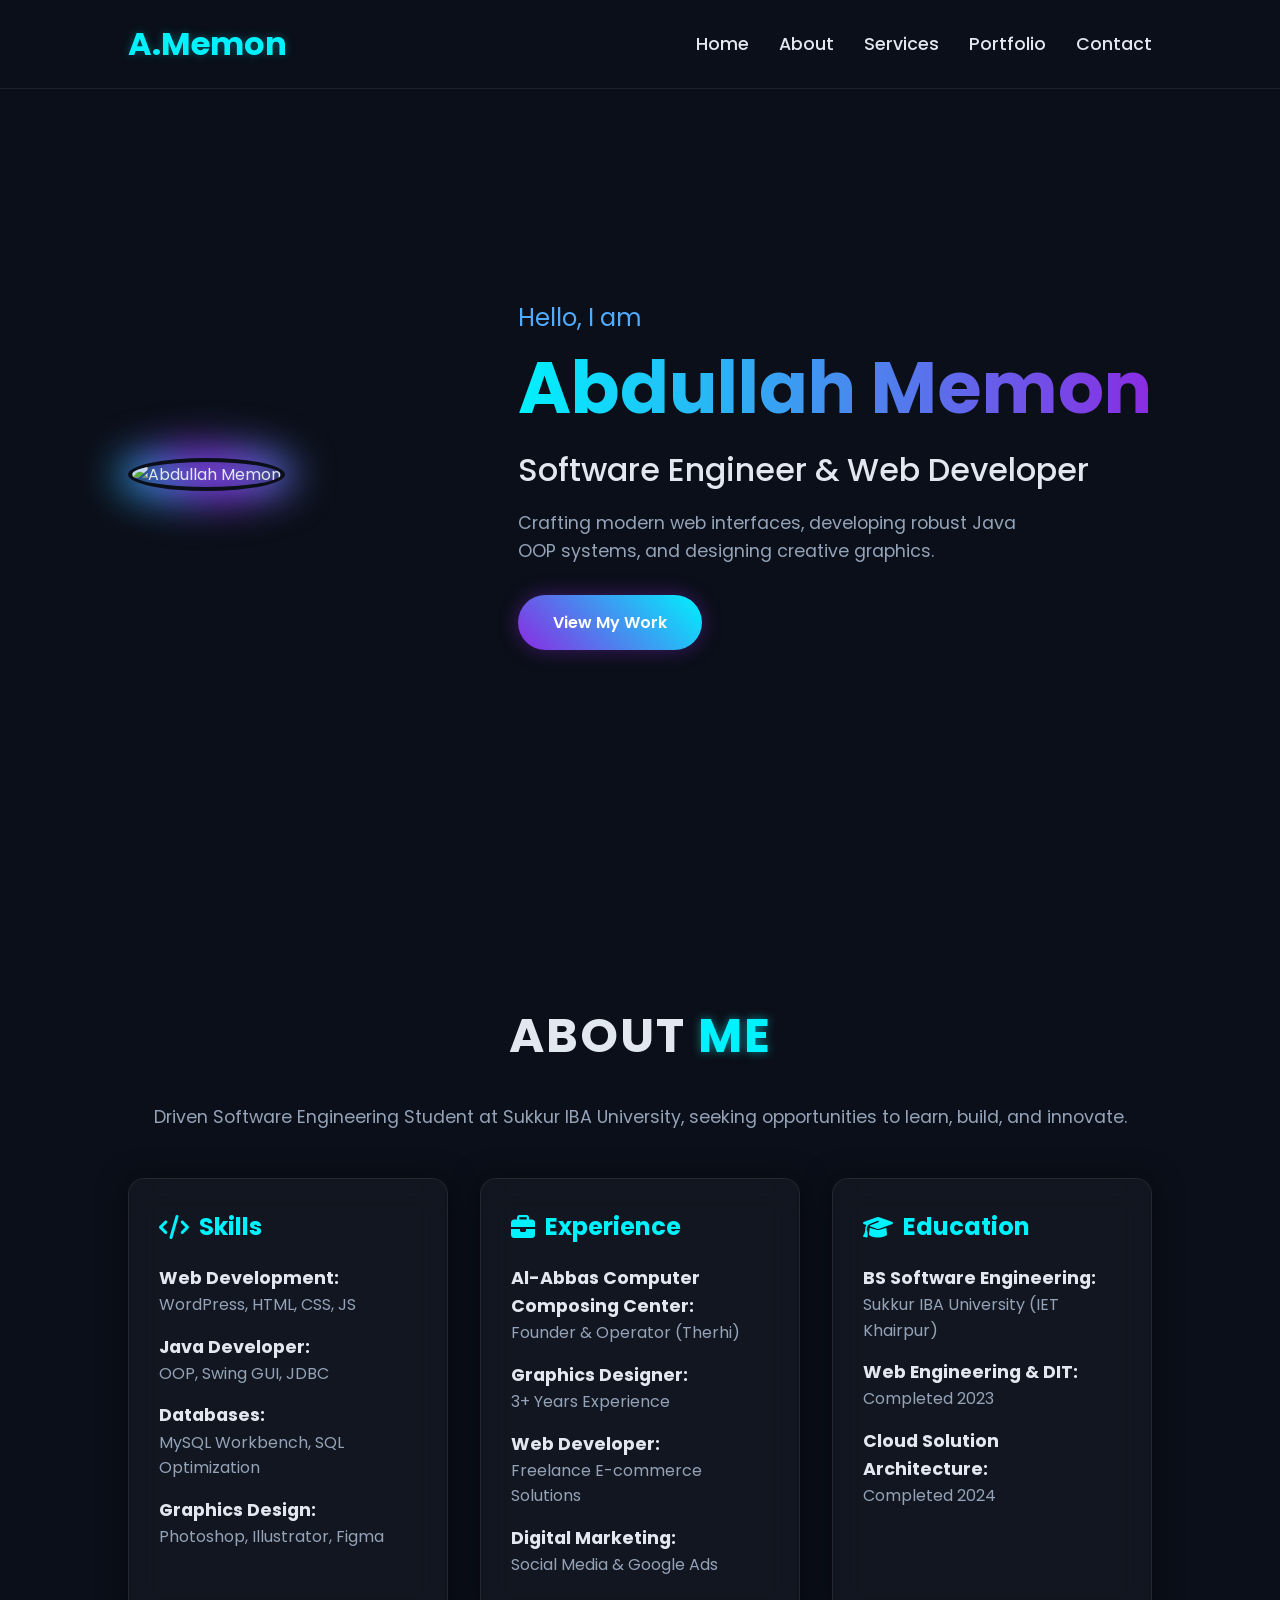
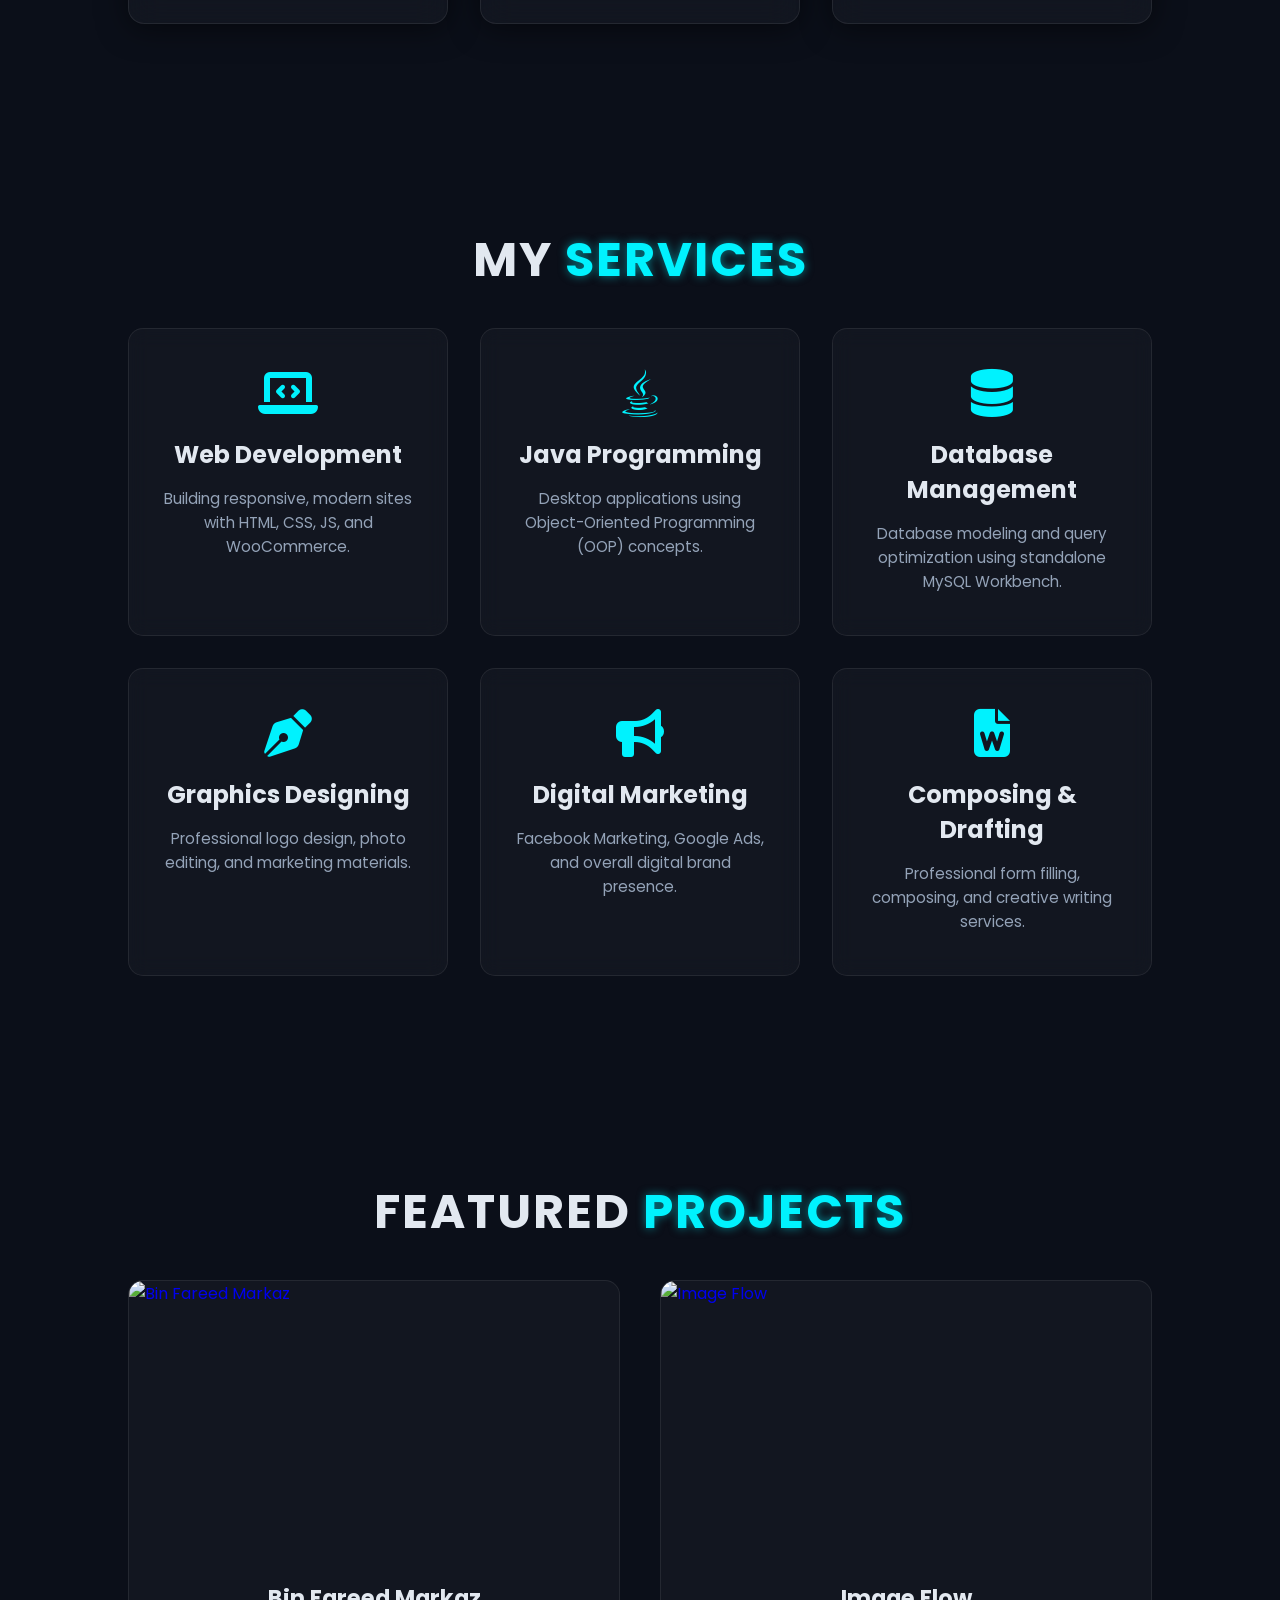
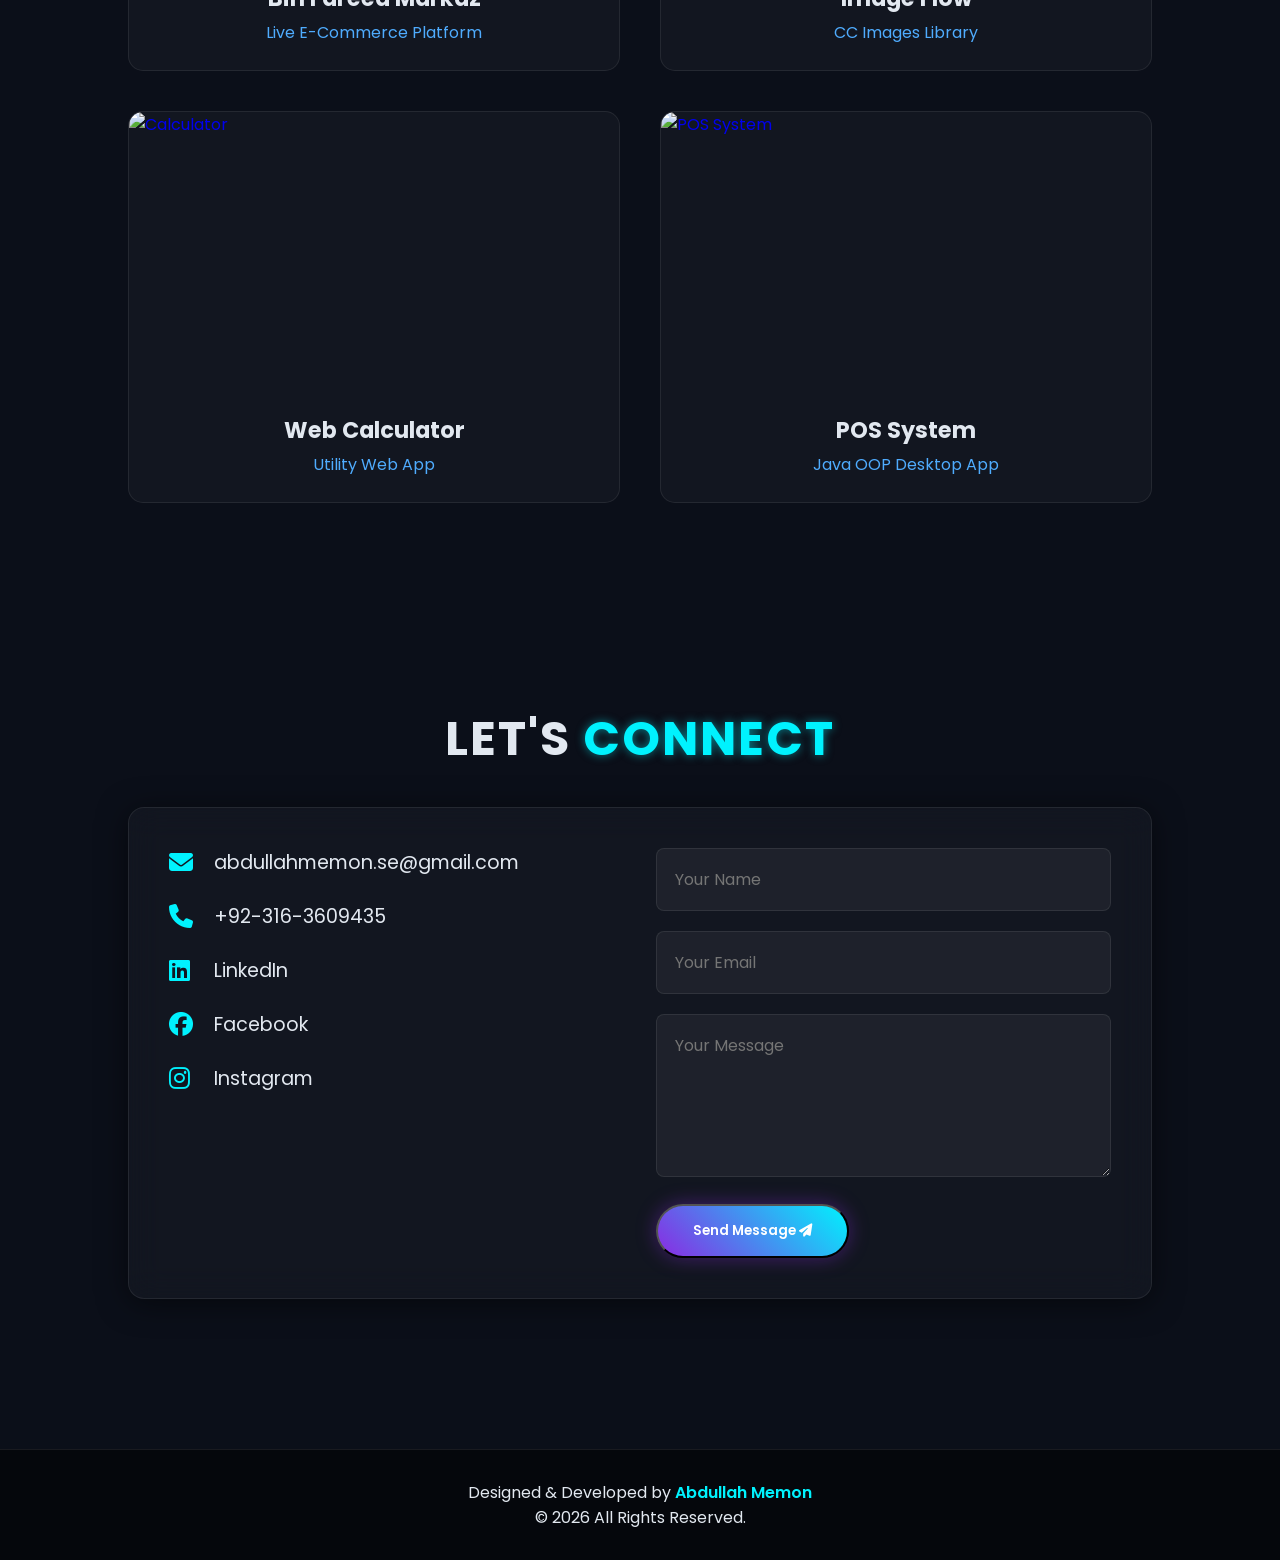
==== index.html @ 24e0c06f "Add files via upload" ====
<!DOCTYPE html>
<html lang="en">

<head>
    <meta charset="UTF-8">
    <meta name="viewport" content="width=device-width, initial-scale=1.0">
    <title>Abdullah Memon | Software Engineer</title>
    <link rel="stylesheet" href="style.css">
    <link rel="stylesheet" href="https://cdnjs.cloudflare.com/ajax/libs/font-awesome/6.7.2/css/all.min.css" />
</head>

<body>

    <nav class="navbar">
        <div class="logo">A.Memon</div>
        <ul id="sideMenu">
            <li><a href="#index" class="navItems">Home</a></li>
            <li><a href="#about" class="navItems">About</a></li>
            <li><a href="#services" class="navItems">Services</a></li>
            <li><a href="#portfolio" class="navItems">Portfolio</a></li>
            <li><a href="#contact" class="navItems">Contact</a></li>
            <i class="fa-solid fa-circle-xmark menuIcon" onclick="closeMenu()"></i>    
        </ul>
        <i class="fa-solid fa-bars menuIcon-open" onclick="openMenu()"></i>
    </nav>

    <section id="index" class="hero fade-in">
        <div class="hero-content">
            <div class="mainLeft">
                <div class="image-glow-wrapper">
                    <img src="images/myImg.jpg" alt="Abdullah Memon">
                </div>
            </div>
            <div class="mainRight">
                <p class="greeting">Hello, I am</p>
                <h1 class="name-gradient">Abdullah Memon</h1>
                <h2 class="typing-text">Software Engineer & Web Developer</h2>
                <p class="hero-desc">Crafting modern web interfaces, developing robust Java OOP systems, and designing creative graphics.</p>
                <a href="#portfolio" class="btn-primary">View My Work</a>
            </div>
        </div>
    </section>

    <section id="about" class="hidden">
        <h1 class="heading">About <span>Me</span></h1>
        <p class="subtitle">Driven Software Engineering Student at Sukkur IBA University, seeking opportunities to learn, build, and innovate.</p>

        <div class="aboutContainer">
            <div class="glass-card">
                <h2><i class="fa-solid fa-code"></i> Skills</h2>
                <ul>
                    <li><strong>Web Development:</strong> WordPress, HTML, CSS, JS</li>
                    <li><strong>Java Developer:</strong> OOP, Swing GUI, JDBC</li>
                    <li><strong>Databases:</strong> MySQL Workbench, SQL Optimization</li>
                    <li><strong>Graphics Design:</strong> Photoshop, Illustrator, Figma</li>
                </ul>
            </div>

            <div class="glass-card">
                <h2><i class="fa-solid fa-briefcase"></i> Experience</h2>
                <ul>
                    <li><strong>Al-Abbas Computer Composing Center:</strong> Founder & Operator (Therhi)</li>
                    <li><strong>Graphics Designer:</strong> 3+ Years Experience</li>
                    <li><strong>Web Developer:</strong> Freelance E-commerce Solutions</li>
                    <li><strong>Digital Marketing:</strong> Social Media & Google Ads</li>
                </ul>
            </div>

            <div class="glass-card">
                <h2><i class="fa-solid fa-graduation-cap"></i> Education</h2>
                <ul>
                    <li><strong>BS Software Engineering:</strong> Sukkur IBA University (IET Khairpur)</li>
                    <li><strong>Web Engineering & DIT:</strong> Completed 2023</li>
                    <li><strong>Cloud Solution Architecture:</strong> Completed 2024</li>
                </ul>
            </div>
        </div>
    </section>

    <section id="services" class="hidden">
        <h1 class="heading">My <span>Services</span></h1>
        <div class="servicesList">
            <div class="service-card">
                <i class="fa-solid fa-laptop-code"></i>
                <h2>Web Development</h2>
                <p>Building responsive, modern sites with HTML, CSS, JS, and WooCommerce.</p>
            </div>
            <div class="service-card">
                <i class="fa-brands fa-java"></i>
                <h2>Java Programming</h2>
                <p>Desktop applications using Object-Oriented Programming (OOP) concepts.</p>
            </div>
            <div class="service-card">
                <i class="fa-solid fa-database"></i>
                <h2>Database Management</h2>
                <p>Database modeling and query optimization using standalone MySQL Workbench.</p>
            </div>
            <div class="service-card">
                <i class="fa-solid fa-pen-nib"></i>
                <h2>Graphics Designing</h2>
                <p>Professional logo design, photo editing, and marketing materials.</p>
            </div>
            <div class="service-card">
                <i class="fa-solid fa-bullhorn"></i>
                <h2>Digital Marketing</h2>
                <p>Facebook Marketing, Google Ads, and overall digital brand presence.</p>
            </div>
            <div class="service-card">
                <i class="fa-solid fa-file-word"></i>
                <h2>Composing & Drafting</h2>
                <p>Professional form filling, composing, and creative writing services.</p>
            </div>
        </div>
    </section>

    <section id="portfolio" class="hidden">
        <h1 class="heading">Featured <span>Projects</span></h1>

        <div class="projectsContainer">
            <a href="binfareed.html" target="_blank" class="work-card">
                <div class="image-wrapper">
                    <img src="images/projects/1 (1).png" class="default-img" alt="Bin Fareed Markaz">
                    <img src="images/projects/1 (2).png" class="hover-img" alt="Bin Fareed Hover">
                </div>
                <div class="project-info">
                    <h3>Bin Fareed Markaz</h3>
                    <p>Live E-Commerce Platform</p>
                </div>
            </a>

            <a href="imageflow.html" target="_blank" class="work-card">
                <div class="image-wrapper">
                    <img src="images/projects/1 (5).png" class="default-img" alt="Image Flow">
                    <img src="images/projects/1 (5).png" class="hover-img" alt="Image Flow"> 
                </div>
                <div class="project-info">
                    <h3>Image Flow</h3>
                    <p>CC Images Library</p>
                </div>
            </a>

            <a href="calculator.html" target="_blank" class="work-card">
                <div class="image-wrapper">
                    <img src="images/projects/1 (6).png" class="default-img" alt="Calculator">
                    <img src="images/projects/1 (6).png" class="hover-img" alt="Calculator">
                </div>
                <div class="project-info">
                    <h3>Web Calculator</h3>
                    <p>Utility Web App</p>
                </div>
            </a>

            <a href="pos-system.html" target="_blank" class="work-card">
                <div class="image-wrapper">
                    <img src="images/projects/1 (7).png" class="default-img" alt="POS System">
                    <img src="images/projects/1 (8).png" class="hover-img" alt="POS System Hover">
                </div>
                <div class="project-info">
                    <h3>POS System</h3>
                    <p>Java OOP Desktop App</p>
                </div>
            </a>
        </div>
    </section>

    <section id="contact" class="hidden">
        <h1 class="heading">Let's <span>Connect</span></h1>

        <div class="contactContainer glass-card">
            <div class="contactLeft">
                <div class="social-links">
                    <a href="https://mail.google.com/mail/?view=cm&fs=1&to=abdullahmemon.se@gmail.com" target="_blank"><i class="fa-solid fa-envelope"></i> abdullahmemon.se@gmail.com</a>
                    <a href="#"><i class="fa-solid fa-phone"></i> +92-316-3609435</a>
                    <a href="https://www.linkedin.com/in/abdullah-memon-6aa390264" target="_blank"><i class="fa-brands fa-linkedin"></i> LinkedIn</a>
                    <a href="https://www.facebook.com/share/1CLx1R9ad1/" target="_blank"><i class="fa-brands fa-facebook"></i> Facebook</a>
                    <a href="https://www.instagram.com/beingabdullahmemon" target="_blank"><i class="fa-brands fa-instagram"></i> Instagram</a>
                </div>
            </div>

            <div class="contactRight">
                <form name="submit-to-google-sheet" id="contactForm">
                    <input type="text" name="Name" placeholder="Your Name" required>
                    <input type="email" name="Email" placeholder="Your Email" required>
                    <textarea name="Message" rows="5" placeholder="Your Message" required></textarea>
                    <button type="submit" class="btn-primary" id="submitBtn">Send Message <i class="fa-solid fa-paper-plane"></i></button>
                </form>
                <p id="successMsg" style="color: #00f2fe; margin-top: 15px; display: none; font-weight: 500;">
                    <i class="fa-solid fa-circle-check"></i> Message Sent Successfully!
                </p>
            </div>
        </div>
    </section>

    <footer>
        <p>Designed & Developed by <span>Abdullah Memon</span></p>
        <p>&#169; 2026 All Rights Reserved.</p>
    </footer>

    <script src="script.js"></script>
</body>

</html>
---- style.css ----
@import url('https://fonts.googleapis.com/css2?family=Poppins:wght=300;400;500;600;700&display=swap');

:root {
    --bg-color: #0b0f19;
    --text-main: #e2e8f0;
    --text-muted: #94a3b8;
    --accent-primary: #00f2fe;
    --accent-secondary: #4facfe;
    --purple-glow: #8a2be2;
    --glass-bg: rgba(255, 255, 255, 0.03);
    --glass-border: rgba(255, 255, 255, 0.08);
}

* {
    padding: 0;
    margin: 0;
    box-sizing: border-box;
    font-family: 'Poppins', sans-serif;
}

body {
    background-color: var(--bg-color);
    color: var(--text-main);
    overflow-x: hidden;
    scroll-behavior: smooth;
}

::-webkit-scrollbar { width: 10px; }
::-webkit-scrollbar-track { background: var(--bg-color); }
::-webkit-scrollbar-thumb { background: var(--accent-secondary); border-radius: 5px; }

section { padding: 100px 10%; }

.heading {
    text-align: center;
    font-size: 3rem;
    font-weight: 700;
    margin-bottom: 2rem;
    text-transform: uppercase;
    letter-spacing: 2px;
}

.heading span {
    color: var(--accent-primary);
    text-shadow: 0 0 10px rgba(0, 242, 254, 0.5);
}

.subtitle {
    text-align: center;
    color: var(--text-muted);
    margin-bottom: 3rem;
    font-size: 1.1rem;
}

.glass-card {
    background: var(--glass-bg);
    border: 1px solid var(--glass-border);
    backdrop-filter: blur(16px);
    -webkit-backdrop-filter: blur(16px);
    border-radius: 16px;
    padding: 30px;
    box-shadow: 0 4px 30px rgba(0, 0, 0, 0.5);
    transition: transform 0.3s ease, border-color 0.3s ease;
}

.glass-card:hover {
    transform: translateY(-5px);
    border-color: var(--purple-glow);
}

/* ----- Navigation ----- */
.navbar {
    position: fixed;
    top: 0; left: 0; width: 100%;
    padding: 20px 10%;
    display: flex;
    justify-content: space-between;
    align-items: center;
    background: rgba(11, 15, 25, 0.8);
    backdrop-filter: blur(10px);
    z-index: 1000;
    border-bottom: 1px solid var(--glass-border);
}

.logo {
    font-size: 2rem;
    font-weight: 700;
    color: var(--accent-primary);
    text-shadow: 0 0 10px rgba(0, 242, 254, 0.3);
}

.navbar ul { display: flex; list-style: none; }
.navbar ul li { margin-left: 30px; }
.navbar ul li a {
    color: var(--text-main);
    text-decoration: none;
    font-size: 1.1rem;
    font-weight: 500;
    transition: color 0.3s ease;
    position: relative;
}

.navbar ul li a::after {
    content: '';
    position: absolute;
    width: 0; height: 3px;
    background: var(--accent-primary);
    left: 0; bottom: -5px;
    transition: width 0.3s;
}

.navbar ul li a:hover::after { width: 100%; }
.navbar ul li a:hover { color: var(--accent-primary); }

/* Icons Completely Hidden on Desktop View */
.menuIcon, .menuIcon-open { 
    display: none !important; 
    font-size: 2rem; 
    cursor: pointer; 
    color: var(--accent-primary); 
}

/* ----- Hero Section ----- */
.hero {
    min-height: 100vh;
    display: flex;
    align-items: center;
    padding-top: 150px;
}

.hero-content {
    display: flex;
    align-items: center;
    justify-content: space-between;
    width: 100%;
    gap: 50px;
}

.image-glow-wrapper { position: relative; border-radius: 50%; }
.image-glow-wrapper::before {
    content: "";
    position: absolute;
    inset: -10px;
    background: linear-gradient(45deg, var(--accent-primary), var(--purple-glow), var(--accent-secondary));
    border-radius: 50%;
    z-index: -1;
    filter: blur(20px);
    animation: rotateGlow 5s linear infinite;
}

.mainLeft img {
    width: 350px;
    height: 350px;
    border-radius: 50%;
    object-fit: cover;
    border: 4px solid var(--bg-color);
}

.mainRight .greeting { font-size: 1.5rem; color: var(--accent-secondary); margin-bottom: 10px; }
.name-gradient {
    font-size: 4.5rem;
    font-weight: 700;
    background: linear-gradient(to right, var(--accent-primary), var(--purple-glow));
    -webkit-background-clip: text;
    -webkit-text-fill-color: transparent;
    line-height: 1.2;
}

.typing-text { font-size: 2rem; font-weight: 500; margin: 15px 0; color: var(--text-main); }
.hero-desc { color: var(--text-muted); font-size: 1.1rem; margin-bottom: 30px; max-width: 500px; line-height: 1.6; }

.btn-primary {
    display: inline-block;
    padding: 15px 35px;
    background: linear-gradient(45deg, var(--purple-glow), var(--accent-primary));
    color: white;
    text-decoration: none;
    font-weight: 600;
    border-radius: 30px;
    box-shadow: 0 0 20px rgba(138, 43, 226, 0.4);
    transition: transform 0.3s, box-shadow 0.3s;
}

.btn-primary:hover {
    transform: scale(1.05);
    box-shadow: 0 0 30px rgba(0, 242, 254, 0.6);
}

/* ----- About ----- */
.aboutContainer { display: grid; grid-template-columns: repeat(auto-fit, minmax(300px, 1fr)); gap: 2rem; }
.glass-card h2 { color: var(--accent-primary); margin-bottom: 20px; font-size: 1.5rem; display: flex; align-items: center; gap: 10px; }
.glass-card ul li { list-style: none; margin-bottom: 15px; color: var(--text-muted); line-height: 1.6; }
.glass-card ul li strong { color: var(--text-main); display: block; font-size: 1.1rem; }

/* ----- Services ----- */
.servicesList { display: grid; grid-template-columns: repeat(auto-fit, minmax(300px, 1fr)); gap: 2rem; }
.service-card {
    background: var(--glass-bg); border: 1px solid var(--glass-border); backdrop-filter: blur(10px);
    padding: 40px 30px; border-radius: 15px; text-align: center;
    transition: all 0.4s ease; position: relative; overflow: hidden;
}
.service-card i { font-size: 3rem; color: var(--accent-primary); margin-bottom: 20px; transition: transform 0.4s; }
.service-card h2 { font-size: 1.5rem; margin-bottom: 15px; }
.service-card p { color: var(--text-muted); font-size: 0.95rem; line-height: 1.6; }
.service-card:hover { transform: translateY(-10px); border-color: var(--accent-primary); box-shadow: 0 10px 30px rgba(0, 242, 254, 0.1); }
.service-card:hover i { transform: scale(1.2); }

/* ----- Portfolio ----- */
.projectsContainer { display: grid; grid-template-columns: repeat(auto-fit, minmax(320px, 1fr)); gap: 2.5rem; }
.work-card {
    background: var(--glass-bg); border: 1px solid var(--glass-border); border-radius: 15px;
    overflow: hidden; text-decoration: none; display: block; transition: all 0.4s ease; cursor: pointer;
}
.image-wrapper { position: relative; width: 100%; aspect-ratio: 16/9; overflow: hidden; }
.image-wrapper img { width: 100%; height: 100%; object-fit: cover; position: absolute; top: 0; left: 0; transition: transform 0.5s ease, opacity 0.5s ease; }
.hover-img { opacity: 0; }
.work-card:hover .hover-img { opacity: 1; transform: scale(1.1); }
.work-card:hover .default-img { opacity: 0; transform: scale(1.1); }
.project-info { padding: 25px; text-align: center; }
.project-info h3 { color: var(--text-main); font-size: 1.4rem; margin-bottom: 5px; }
.project-info p { color: var(--accent-secondary); font-size: 1rem; }
.work-card:hover { transform: translateY(-10px); box-shadow: 0 10px 30px rgba(138, 43, 226, 0.2); border-color: var(--purple-glow); }

/* ----- Contact ----- */
.contactContainer { display: grid; grid-template-columns: repeat(2, 1fr); gap: 2rem; padding: 40px; }
.social-links a { display: flex; align-items: center; gap: 15px; color: var(--text-main); text-decoration: none; font-size: 1.2rem; margin-bottom: 25px; transition: color 0.3s, transform 0.3s; }
.social-links a i { font-size: 1.5rem; color: var(--accent-primary); width: 30px; }
.social-links a:hover { color: var(--accent-primary); transform: translateX(10px); }

form input, form textarea {
    width: 100%; background: rgba(255, 255, 255, 0.05); border: 1px solid var(--glass-border);
    padding: 18px; margin-bottom: 20px; color: white; border-radius: 8px; outline: none; font-size: 1rem;
    transition: border-color 0.3s;
}
form input:focus, form textarea:focus { border-color: var(--accent-primary); }

/* ----- Footer ----- */
footer { text-align: center; padding: 30px; background: rgba(0,0,0,0.5); margin-top: 50px; border-top: 1px solid var(--glass-border); }
footer span { color: var(--accent-primary); font-weight: 600; }

/* ----- Animations Keyframes ----- */
@keyframes rotateGlow { 0% { transform: rotate(0deg); } 100% { transform: rotate(360deg); } }

.hidden { opacity: 0; transform: translateY(50px); transition: all 1s; }
.show { opacity: 1; transform: translateY(0); }

/* ----- Responsive (Mobile View fixes) ----- */
@media (max-width: 991px) {
    .hero-content { flex-direction: column; text-align: center; }
    .mainLeft { margin-bottom: 40px; }
    .hero { padding-top: 120px; }
    .contactContainer { grid-template-columns: 1fr; }
}

@media (max-width: 768px) {
    .menuIcon-open { display: block !important; }
    .navbar ul {
        position: fixed; top: 0; right: -100%; width: 250px; height: 100vh;
        background: rgba(11, 15, 25, 0.95); backdrop-filter: blur(20px);
        flex-direction: column; align-items: center; justify-content: center;
        transition: right 0.5s ease; border-left: 1px solid var(--glass-border);
    }
    .navbar ul.active { right: 0; }
    .navbar ul li { margin: 20px 0; }
    .menuIcon { display: block !important; position: absolute; top: 30px; right: 30px; }
    .name-gradient { font-size: 3rem; }
    .mainLeft img { width: 280px; height: 280px; }
}
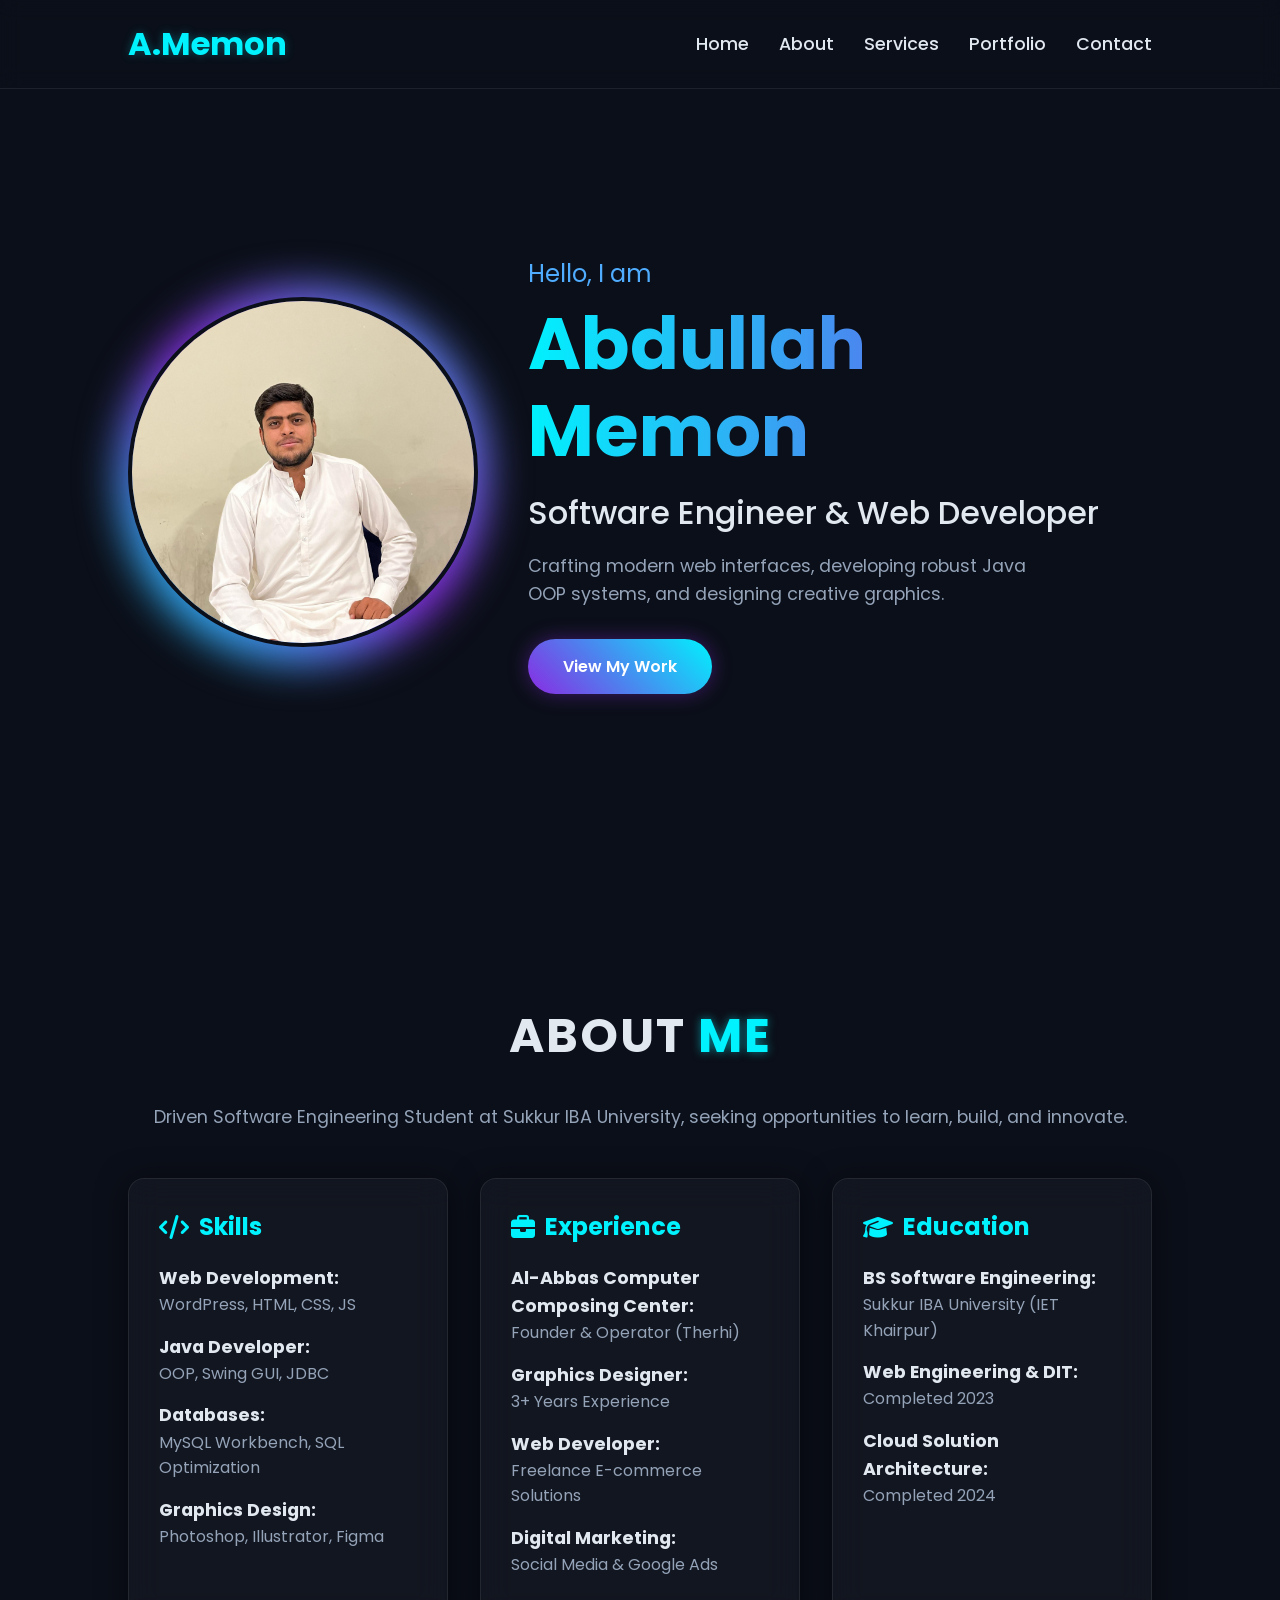
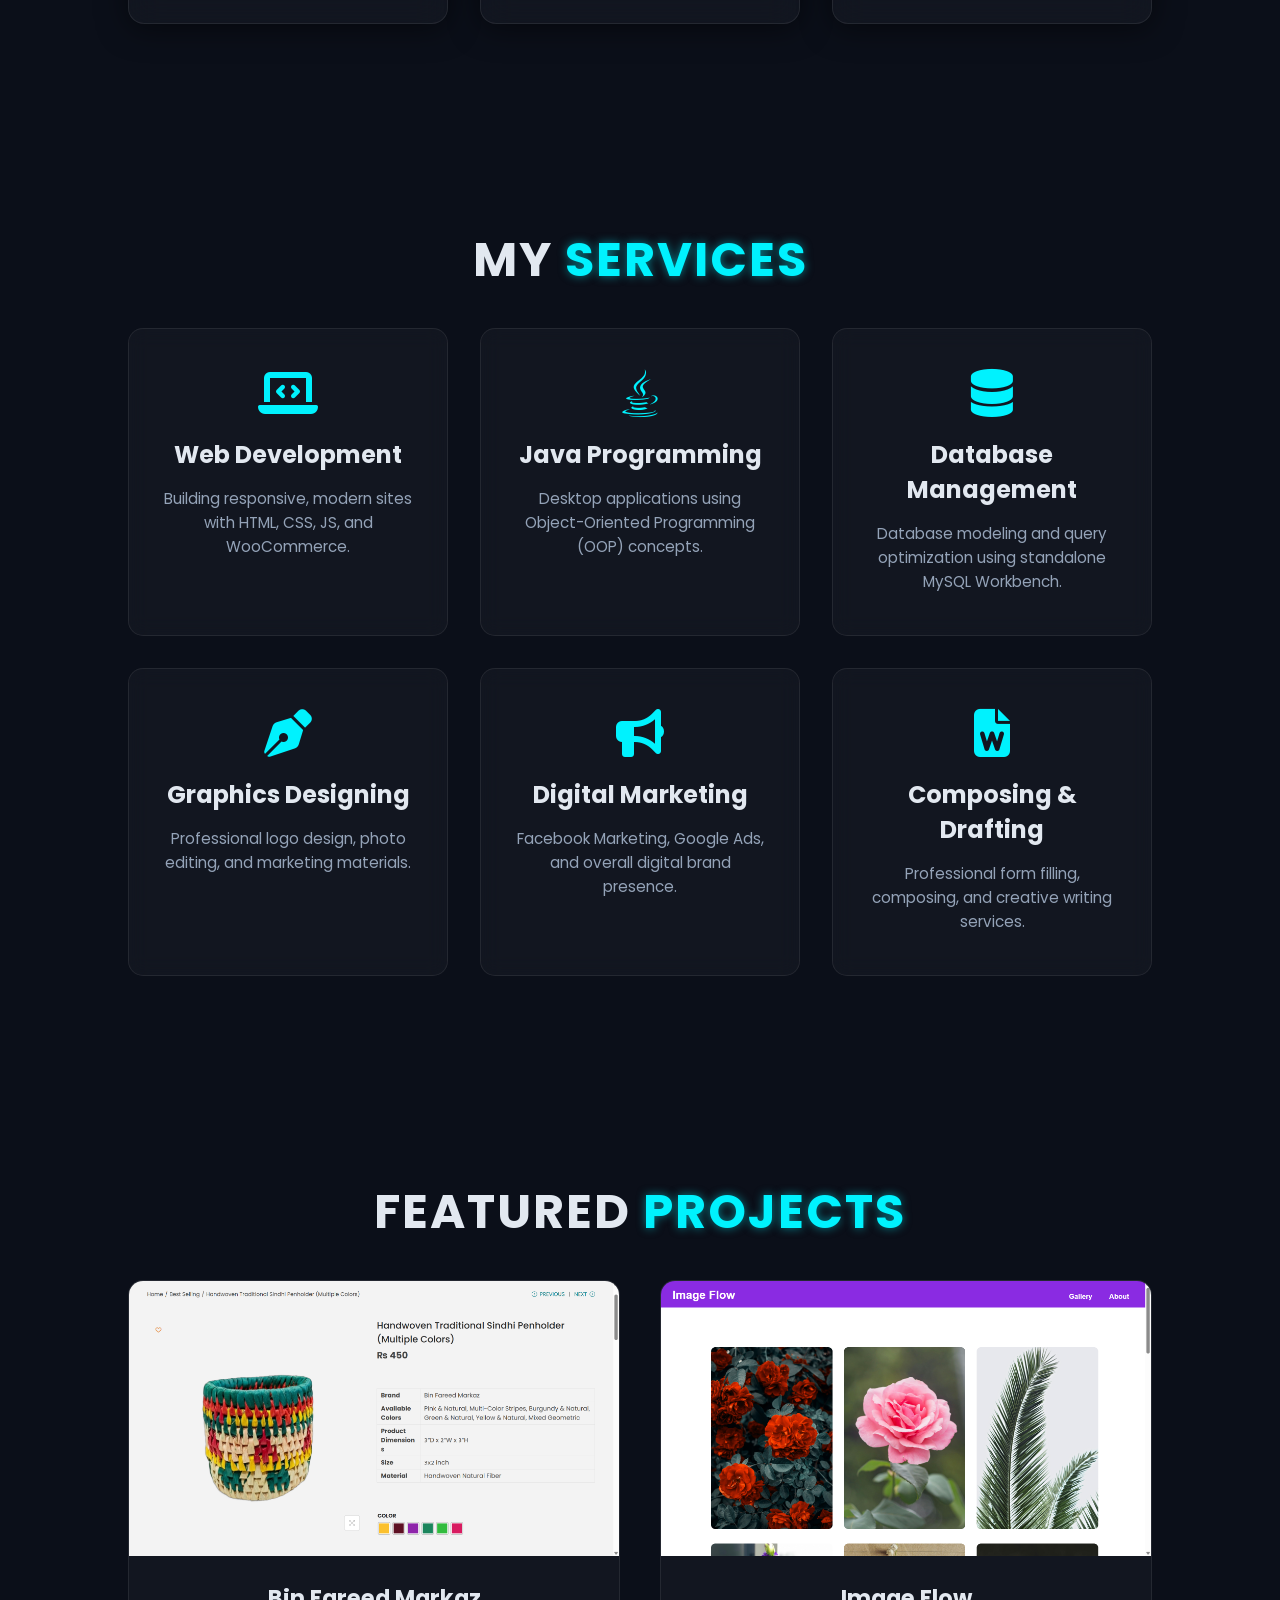
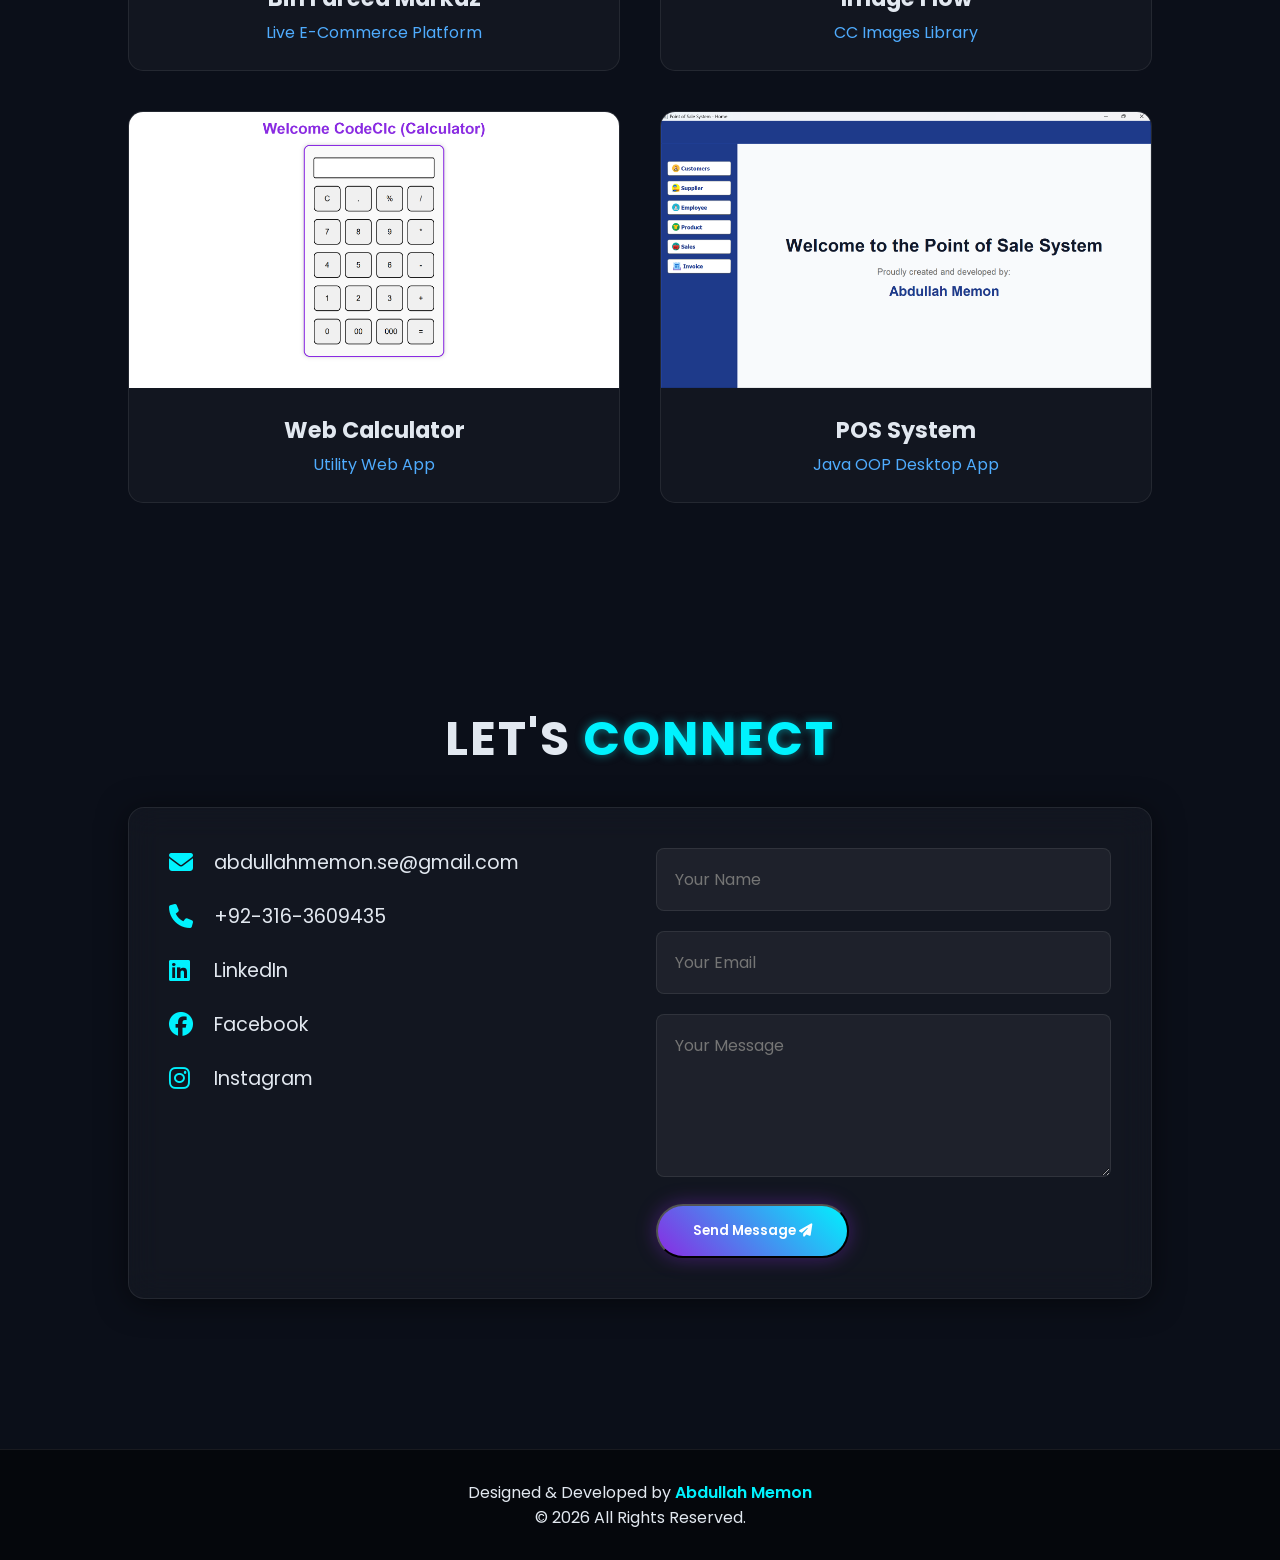
==== commit 3e7bbe4c: "Update index.html" ====
--- a/index.html
+++ b/index.html
@@ -173,7 +173,7 @@
                     <a href="#"><i class="fa-solid fa-phone"></i> +92-316-3609435</a>
                     <a href="https://www.linkedin.com/in/abdullah-memon-6aa390264" target="_blank"><i class="fa-brands fa-linkedin"></i> LinkedIn</a>
                     <a href="https://www.facebook.com/share/1CLx1R9ad1/" target="_blank"><i class="fa-brands fa-facebook"></i> Facebook</a>
-                    <a href="https://www.instagram.com/beingabdullahmemon" target="_blank"><i class="fa-brands fa-instagram"></i> Instagram</a>
+                    <a href="https://www.instagram.com/theabdullahmemon" target="_blank"><i class="fa-brands fa-instagram"></i> Instagram</a>
                 </div>
             </div>
 
@@ -199,4 +199,4 @@
     <script src="script.js"></script>
 </body>
 
-</html>+</html>
